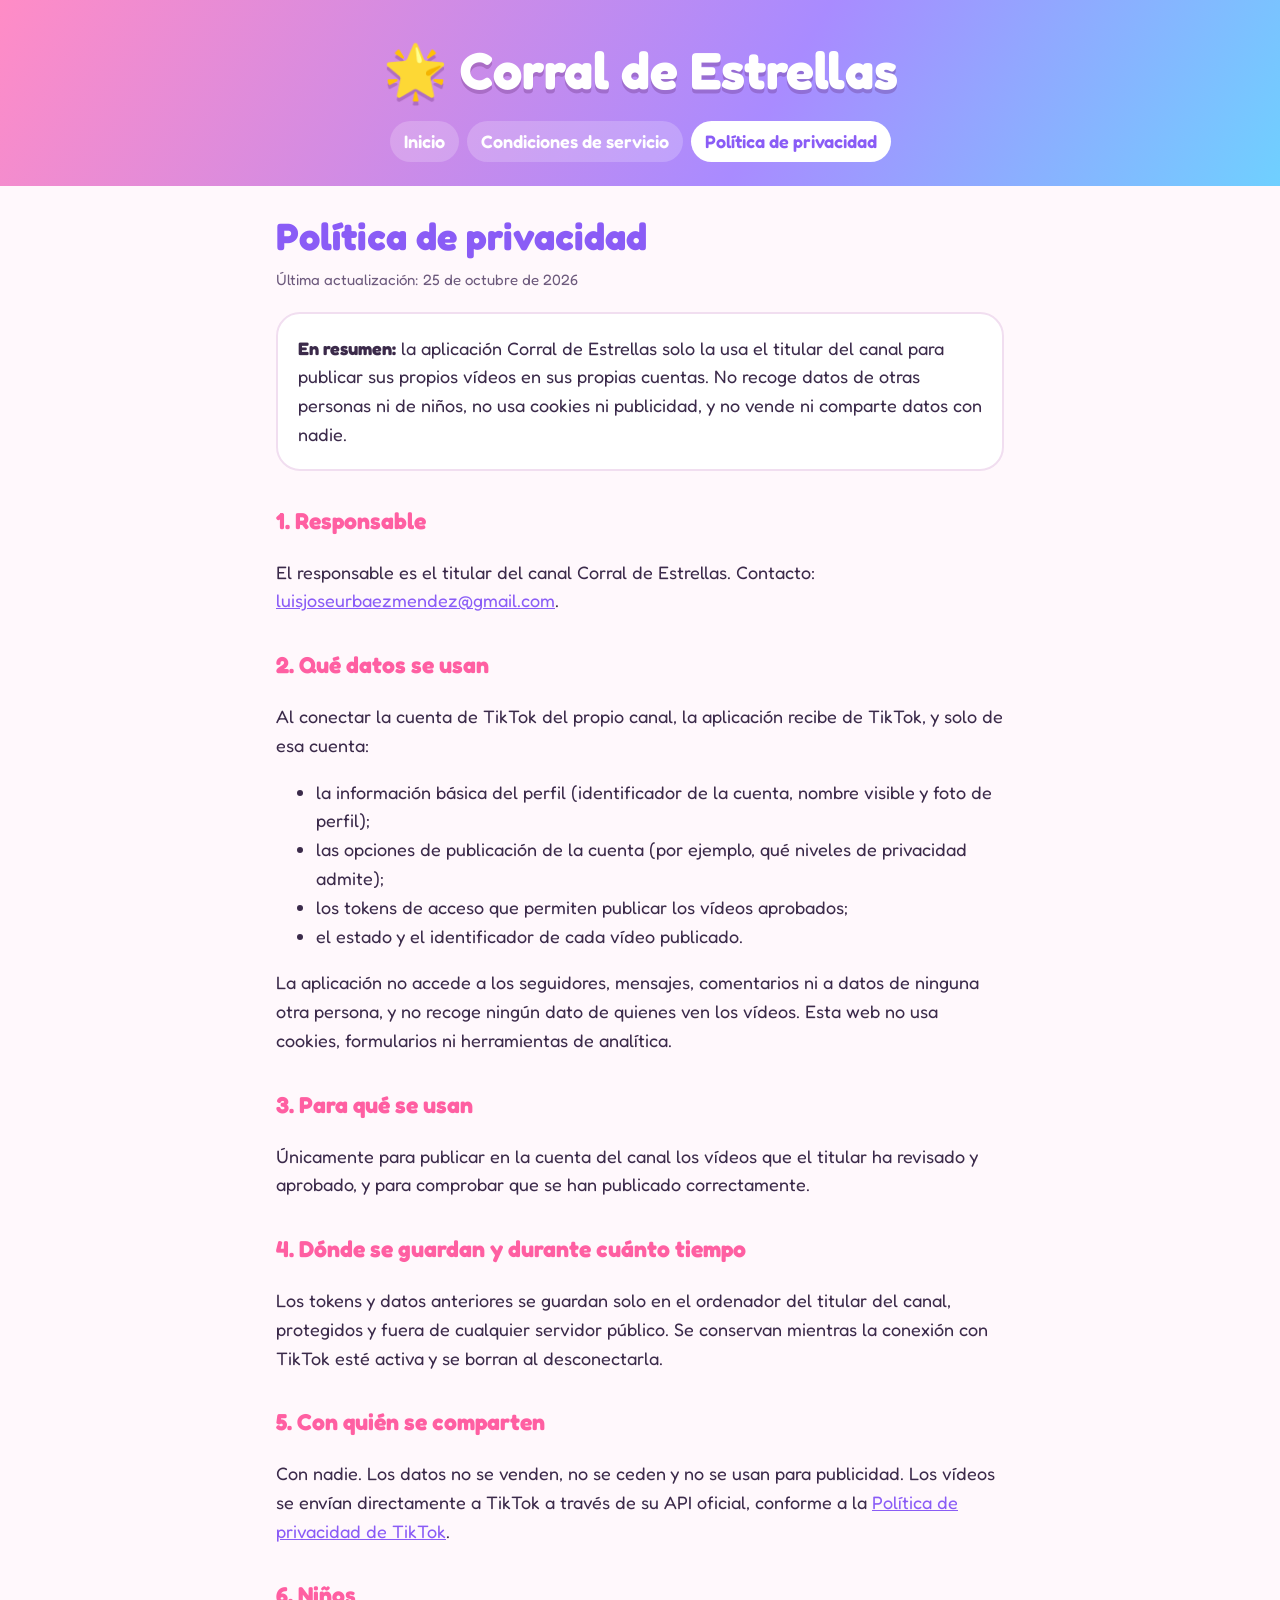
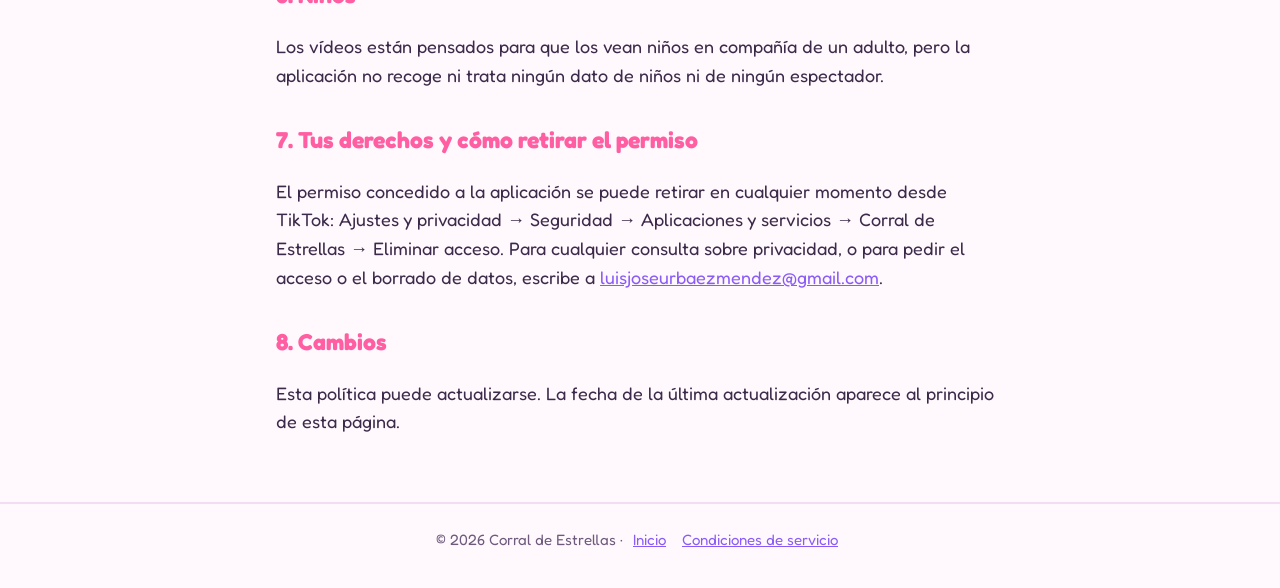
==== privacidad.html @ 2479db39 "Añade privacidad.html" ====
<!doctype html>
<html lang="es">
  <head>
    <meta charset="utf-8" />
    <meta name="viewport" content="width=device-width, initial-scale=1" />
    <title>Política de privacidad · Corral de Estrellas</title>
    <meta name="description" content="Política de privacidad de la aplicación Corral de Estrellas." />
    <link rel="preconnect" href="https://fonts.googleapis.com" />
    <link rel="preconnect" href="https://fonts.gstatic.com" crossorigin />
    <link href="https://fonts.googleapis.com/css2?family=Fredoka:wght@400;600;700&display=swap" rel="stylesheet" />
    <link rel="stylesheet" href="estilo.css" />
  </head>
  <body>
    <header>
      <a class="logo" href="./">🌟 Corral de Estrellas</a>
      <nav>
        <a href="./">Inicio</a>
        <a href="condiciones.html">Condiciones de servicio</a>
        <a href="privacidad.html" aria-current="page">Política de privacidad</a>
      </nav>
    </header>
    <main>
      <h1>Política de privacidad</h1>
      <p class="actualizado">Última actualización: 25 de octubre de 2026</p>

      <div class="tarjeta">
        <strong>En resumen:</strong> la aplicación Corral de Estrellas solo la usa el titular del canal para publicar sus
        propios vídeos en sus propias cuentas. No recoge datos de otras personas ni de niños, no usa cookies ni
        publicidad, y no vende ni comparte datos con nadie.
      </div>

      <h2>1. Responsable</h2>
      <p>
        El responsable es el titular del canal Corral de Estrellas. Contacto:
        <a href="mailto:luisjoseurbaezmendez@gmail.com">luisjoseurbaezmendez@gmail.com</a>.
      </p>

      <h2>2. Qué datos se usan</h2>
      <p>Al conectar la cuenta de TikTok del propio canal, la aplicación recibe de TikTok, y solo de esa cuenta:</p>
      <ul>
        <li>la información básica del perfil (identificador de la cuenta, nombre visible y foto de perfil);</li>
        <li>las opciones de publicación de la cuenta (por ejemplo, qué niveles de privacidad admite);</li>
        <li>los tokens de acceso que permiten publicar los vídeos aprobados;</li>
        <li>el estado y el identificador de cada vídeo publicado.</li>
      </ul>
      <p>
        La aplicación no accede a los seguidores, mensajes, comentarios ni a datos de ninguna otra persona, y no recoge
        ningún dato de quienes ven los vídeos. Esta web no usa cookies, formularios ni herramientas de analítica.
      </p>

      <h2>3. Para qué se usan</h2>
      <p>
        Únicamente para publicar en la cuenta del canal los vídeos que el titular ha revisado y aprobado, y para
        comprobar que se han publicado correctamente.
      </p>

      <h2>4. Dónde se guardan y durante cuánto tiempo</h2>
      <p>
        Los tokens y datos anteriores se guardan solo en el ordenador del titular del canal, protegidos y fuera de
        cualquier servidor público. Se conservan mientras la conexión con TikTok esté activa y se borran al
        desconectarla.
      </p>

      <h2>5. Con quién se comparten</h2>
      <p>
        Con nadie. Los datos no se venden, no se ceden y no se usan para publicidad. Los vídeos se envían
        directamente a TikTok a través de su API oficial, conforme a la
        <a href="https://www.tiktok.com/legal/page/eea/privacy-policy/es">Política de privacidad de TikTok</a>.
      </p>

      <h2>6. Niños</h2>
      <p>
        Los vídeos están pensados para que los vean niños en compañía de un adulto, pero la aplicación no recoge ni trata
        ningún dato de niños ni de ningún espectador.
      </p>

      <h2>7. Tus derechos y cómo retirar el permiso</h2>
      <p>
        El permiso concedido a la aplicación se puede retirar en cualquier momento desde TikTok: Ajustes y privacidad →
        Seguridad → Aplicaciones y servicios → Corral de Estrellas → Eliminar acceso. Para cualquier consulta sobre
        privacidad, o para pedir el acceso o el borrado de datos, escribe a
        <a href="mailto:luisjoseurbaezmendez@gmail.com">luisjoseurbaezmendez@gmail.com</a>.
      </p>

      <h2>8. Cambios</h2>
      <p>Esta política puede actualizarse. La fecha de la última actualización aparece al principio de esta página.</p>
    </main>
    <footer>
      © 2026 Corral de Estrellas ·
      <a href="./">Inicio</a>
      <a href="condiciones.html">Condiciones de servicio</a>
    </footer>
  </body>
</html>
---- estilo.css ----
:root {
  --fondo: #fff8fc;
  --texto: #3b2a4a;
  --suave: #6d5a7d;
  --rosa: #ff5fa2;
  --morado: #8a5cf6;
  --azul: #22b8f0;
  --verde: #4cc96b;
  --amarillo: #ffc21a;
  --tarjeta: #ffffff;
  --borde: #f1def0;
}

* {
  box-sizing: border-box;
}

body {
  margin: 0;
  background: var(--fondo);
  color: var(--texto);
  font-family: "Fredoka", "Segoe UI", Arial, sans-serif;
  font-size: 18px;
  line-height: 1.6;
}

header {
  background: linear-gradient(120deg, #ff8cc6, #a98bff 60%, #6fd0ff);
  padding: 28px 16px 24px;
  text-align: center;
}

.logo {
  display: inline-block;
  font-size: clamp(30px, 7vw, 52px);
  font-weight: 700;
  color: #fff;
  text-decoration: none;
  text-shadow: 0 4px 0 rgba(80, 20, 90, 0.25);
}

nav {
  margin-top: 10px;
  display: flex;
  flex-wrap: wrap;
  justify-content: center;
  gap: 8px;
}

nav a {
  color: #fff;
  text-decoration: none;
  font-weight: 600;
  padding: 6px 14px;
  border-radius: 999px;
  background: rgba(255, 255, 255, 0.2);
}

nav a[aria-current="page"] {
  background: #fff;
  color: var(--morado);
}

main {
  max-width: 760px;
  margin: 0 auto;
  padding: 28px 16px 48px;
}

h1 {
  font-size: clamp(28px, 5vw, 38px);
  line-height: 1.2;
  margin: 0 0 8px;
  color: var(--morado);
}

h2 {
  font-size: 23px;
  margin: 32px 0 6px;
  color: var(--rosa);
}

p,
li {
  color: var(--texto);
}

.actualizado {
  color: var(--suave);
  font-size: 15px;
  margin-top: 0;
}

.tarjeta {
  background: var(--tarjeta);
  border: 2px solid var(--borde);
  border-radius: 24px;
  padding: 20px;
  margin: 20px 0;
}

.personajes {
  width: 100%;
  height: auto;
  display: block;
  border-radius: 24px;
  background: #fff;
}

.lista-personajes {
  display: grid;
  grid-template-columns: repeat(auto-fit, minmax(200px, 1fr));
  gap: 10px;
  padding: 0;
  list-style: none;
}

.lista-personajes li {
  background: var(--tarjeta);
  border: 2px solid var(--borde);
  border-radius: 16px;
  padding: 10px 14px;
}

a {
  color: var(--morado);
}

footer {
  text-align: center;
  color: var(--suave);
  font-size: 15px;
  padding: 24px 16px 36px;
  border-top: 2px solid var(--borde);
}

footer a {
  margin: 0 6px;
}
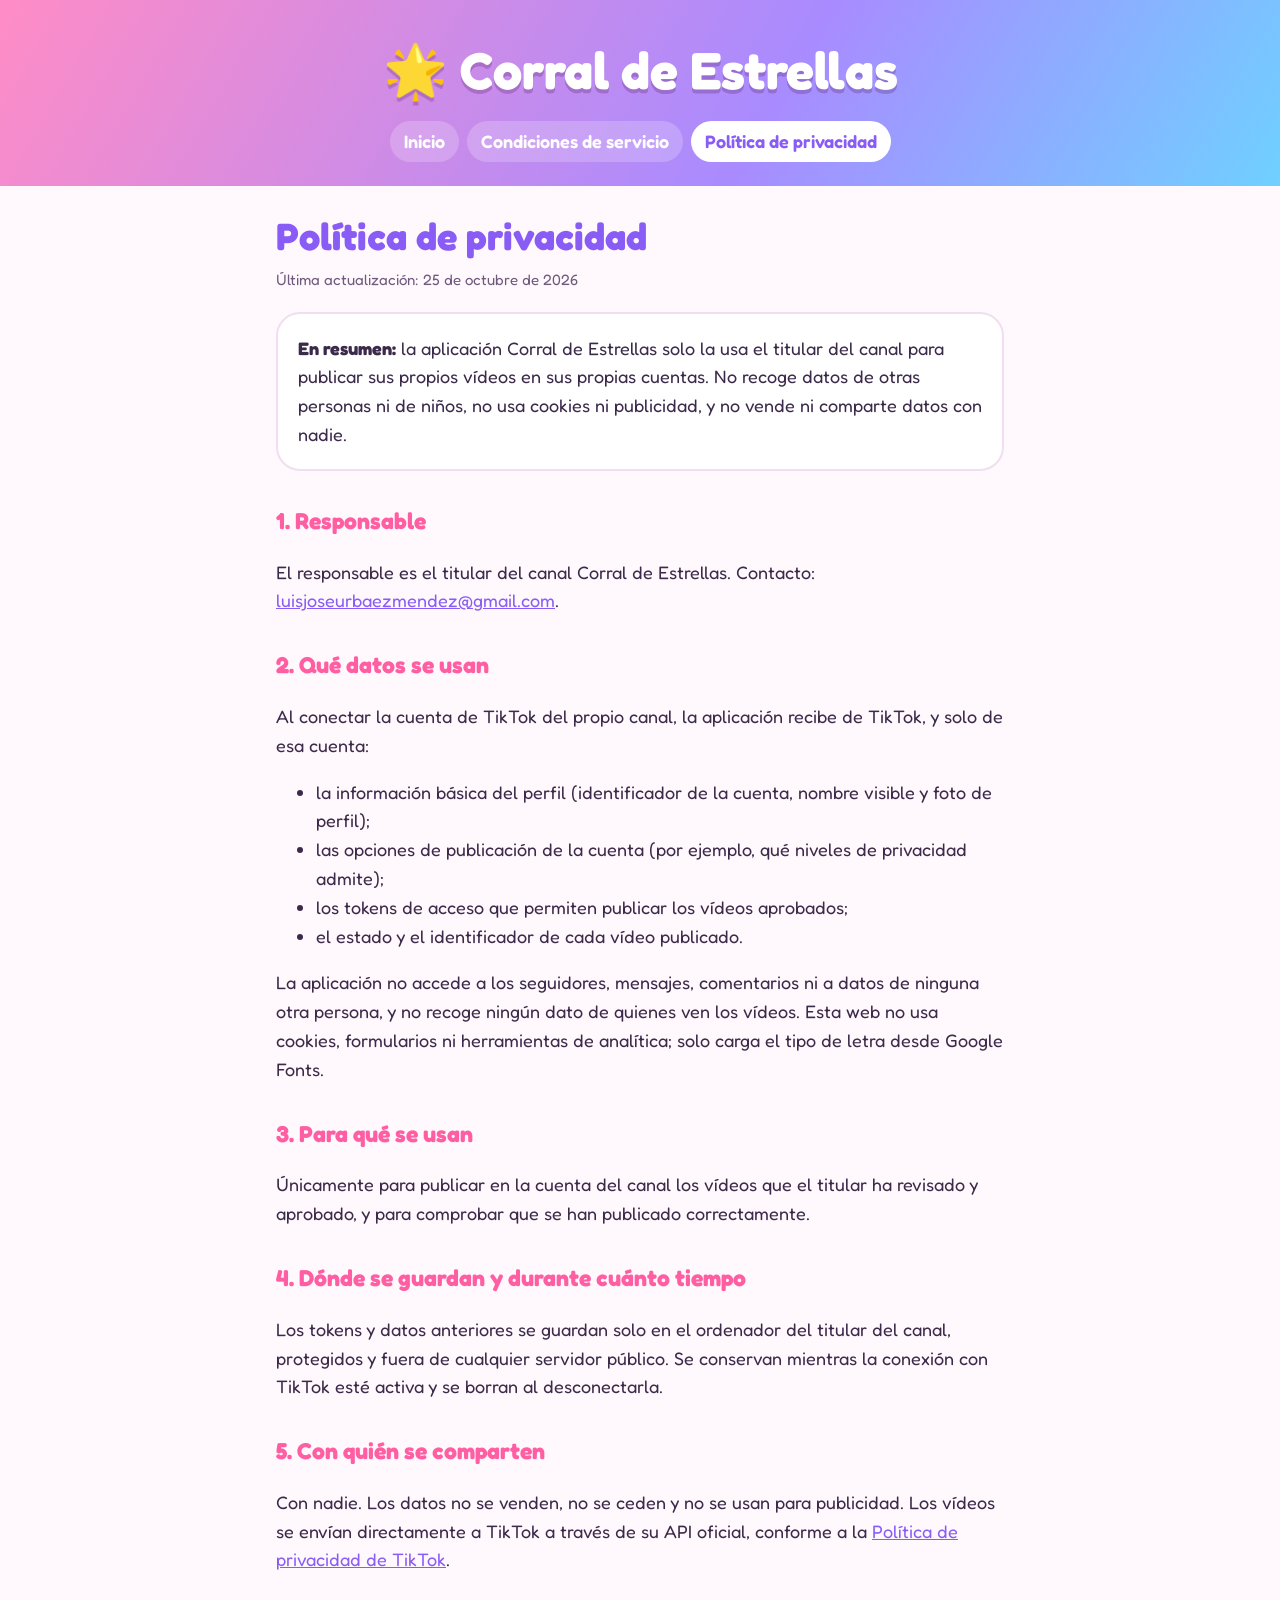
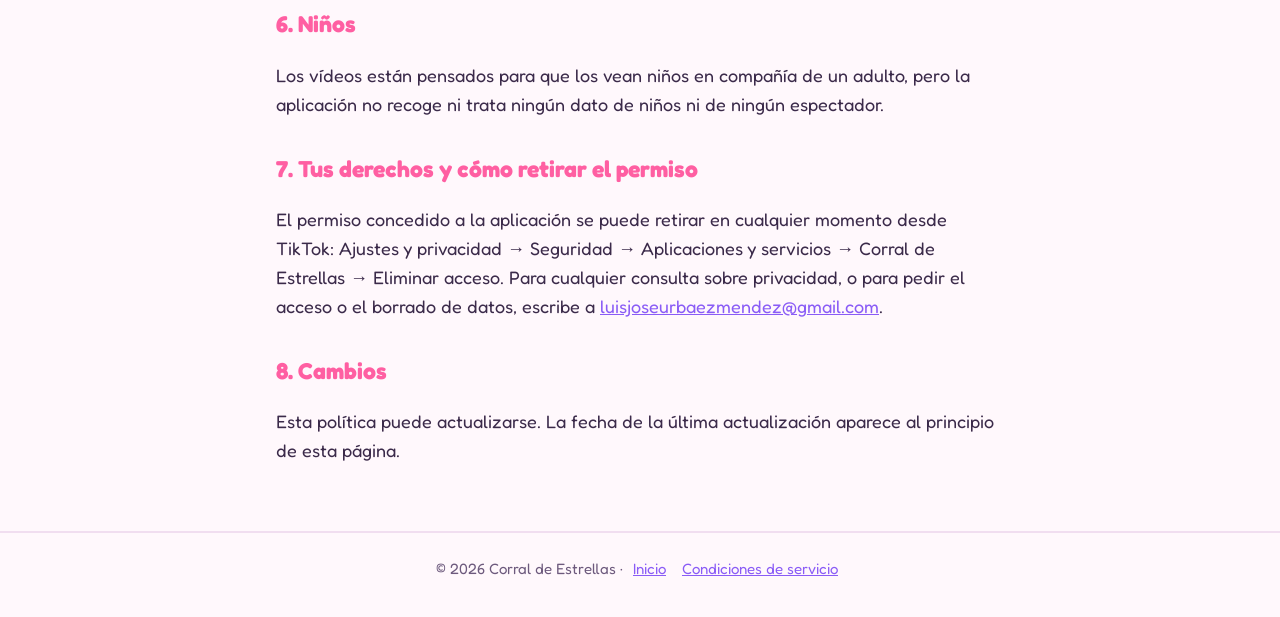
==== commit c86ba081: "Actualiza privacidad.html" ====
--- a/privacidad.html
+++ b/privacidad.html
@@ -45,7 +45,8 @@
       </ul>
       <p>
         La aplicación no accede a los seguidores, mensajes, comentarios ni a datos de ninguna otra persona, y no recoge
-        ningún dato de quienes ven los vídeos. Esta web no usa cookies, formularios ni herramientas de analítica.
+        ningún dato de quienes ven los vídeos. Esta web no usa cookies, formularios ni herramientas de analítica; solo
+        carga el tipo de letra desde Google Fonts.
       </p>
 
       <h2>3. Para qué se usan</h2>
